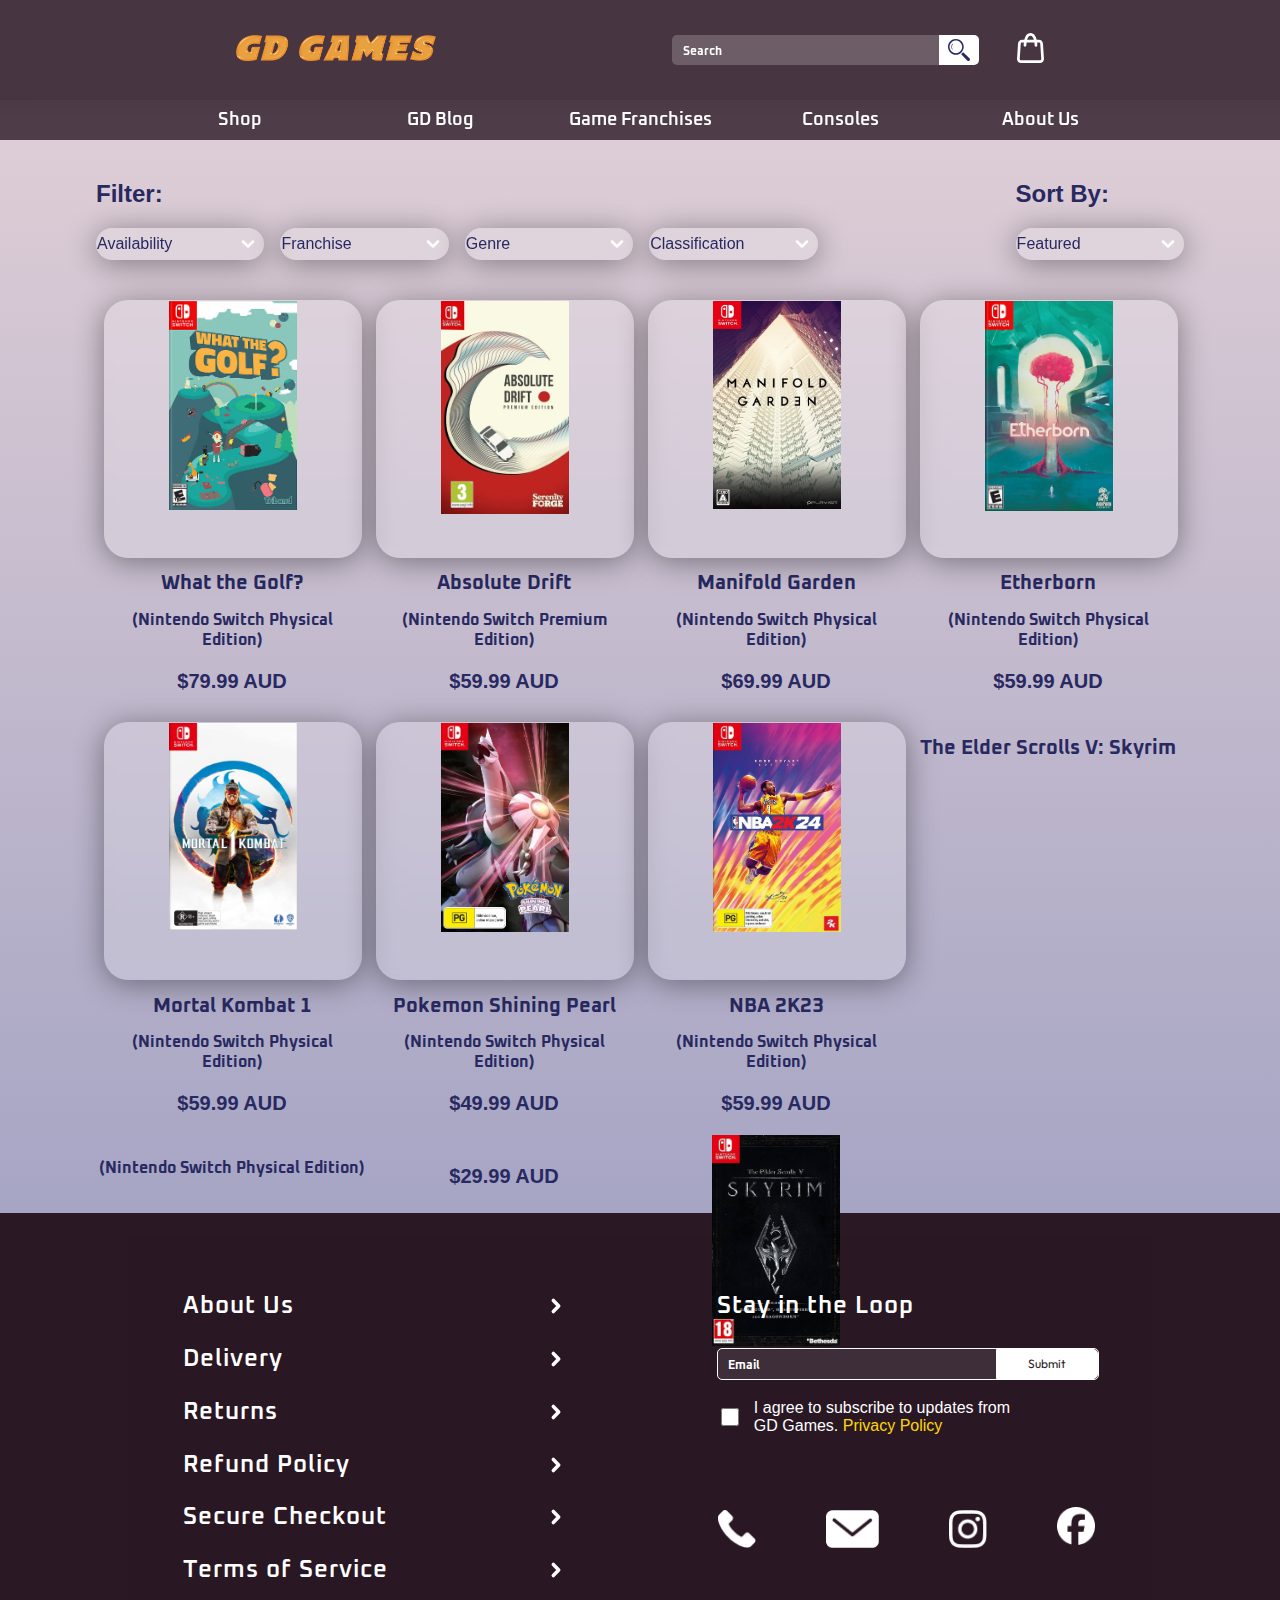
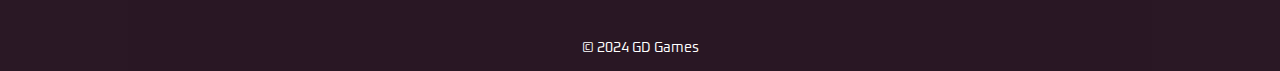
==== browse.html @ 3b0769a5 "fixed logic and styling of navigation bar" ====
<!DOCTYPE html>
<html lang="en">
<html>
    <head>
        <meta charset="utf-8">
        <meta name="viewport" content="width=device-width, initial-scale=1.0">
        <meta name="description" content="Browsing page of GD Games">
        <meta name="author" content="Victoria Lyngaae and Arvind De Silva">

        <title>Browse Games</title>
        <link rel="icon" type="image/x-icon" href="logo/GD-Games-Favicon.png">

        <link rel="stylesheet" href="css/frame.css">
        <link rel="stylesheet" href="css/layout.css">
        <link rel="stylesheet" href="css/utility.css">
        <link rel="stylesheet" href="css/typography.css">
        <link rel="stylesheet" href="css/color.css">

    </head>

    <body>

        <header>
            <section class="flex-row"> 
                <img id="menu-btn" class="icon menu" src="icons/menu-icon.svg" alt="hamburger menu icon"> 
                <a href="index.html"><img class="company-logo clickable" src="logo/GD-Games-Logo.png" alt="GD Games"></a>
                <div class="flex-row header-controls">
                    <div id="search-bar" class="flex-row">
                        <input class="oxanium-font" type="text" name="search" placeholder="Search" required>
                        <div class="search-submit" onclick="searchIconClicked();">
                            <picture>
                                <source media="(min-width:580px)" srcset="icons/search-dark.svg">
                                <img class="icon search clickable" src="icons/search-light.svg" alt="search icon"> 
                            </picture>
                            <button class="oxanium-font" type="button">Go</button> 
                        </div>
                    </div>                
                    <a href="cart.html"><img class="icon bag clickable" src="icons/shopping-bag.svg" alt="shopping cart icon"></a> 
                </div>
            </section>
            <nav>
                <a class="oxanium-font clickable" href="browse.html">Shop</a>

                <a class="oxanium-font">GD Blog</a>

                <div class="dropdown">
                    <a class="oxanium-font">Game Franchises</a>
                    <div class="dropdown-content">
                        <a class="oxanium-font">Animal Crossing</a>
                        <a class="oxanium-font">Call of Duty</a>
                        <a class="oxanium-font">Final Fantasy</a>
                        <a class="oxanium-font">Grand Theft Auto</a>
                        <a class="oxanium-font">Halo</a>
                        <a class="oxanium-font">Pokémon</a>
                        <a class="oxanium-font">Super Mario</a>
                        <a class="oxanium-font">Legend of Zelda</a>
                    </div>
                </div>

                <div class="dropdown">
                    <a class="oxanium-font">Consoles</a>
                    <div class="dropdown-content">
                        <a class="oxanium-font">Atari</a>
                        <a class="oxanium-font">Dreamcast</a>
                        <a class="oxanium-font">PC / Mac Gaming</a>
                        <a class="oxanium-font">PlayStation 3</a>
                        <a class="oxanium-font">PlayStation 4</a>
                        <a class="oxanium-font">PlayStation 5</a>
                        <a class="oxanium-font clickable" href="browse.html">Nintendo Switch</a>
                        <a class="oxanium-font">Xbox</a>
                        <a class="oxanium-font">All Collections</a>
                    </div>
                </div>
                
                <a class="oxanium-font">About Us</a>
            </nav>
            
        </header>

        <main>
            <section class="wide-center">
                <div id="filter-desktop" class="flex-row">
                    <div class="flex-col">
                        <h2 class="product-tag">Filter:</h2>
                        <div class="flex-row">
                            <div class="tile-bg flex-row space-content filter">
                                Availability
                                <img class="icon" src="../icons/caret-down.svg" alt="arrow facing downwards"> 
                            </div>
                            <div class="tile-bg flex-row space-content filter">
                                Franchise
                                <img class="icon" src="../icons/caret-down.svg" alt="arrow facing downwards"> 
                            </div>
                            <div class="tile-bg flex-row space-content filter">
                                Genre
                                <img class="icon" src="../icons/caret-down.svg" alt="arrow facing downwards"> 
                            </div>
                            <div class="tile-bg flex-row space-content filter">
                                Classification
                                <img class="icon" src="../icons/caret-down.svg" alt="arrow facing downwards"> 
                            </div>
                        </div>
                    </div>
                    <div class="flex-col">
                        <h2 class="product-tag">Sort By:</h2>
                        <div class="tile-bg flex-row space-content filter">
                            Featured
                            <img class="icon" src="../icons/caret-down.svg" alt="arrow facing downwards"> 
                        </div>
                    </div>
                </div>

                <div id="filter-mobile" class="flex-row tile-bg">
                    <h2 class="product-tag">Filter and sort:</h2>
                    <img class="icon" src="../icons/sort-filter.svg" alt="arrow facing downwards"> 
                </div>
            </section>

            <section class="wide-center grid products">
                <a href="product-one.html"><div>
                    <div class="tile-bg clickable">
                        <picture>
                            <img src="../images/products/what-the-golf.png" class="image" width="50%" alt="cover of What the Golf?">
                        </picture>
                    </div>
                    <h1 class="title clickable">What the Golf?</h1>
                    <h2 class="subtitle clickable">(Nintendo Switch Physical Edition)</h2>
                    <h3 class="price clickable">$79.99 AUD</h3>
                </div></a>       
            
                <a href="product-two.html"><div>
                    <div class="tile-bg clickable">
                        <picture>
                            <img src="../images/products/absolute-drift.png" class="image" width="50%" alt="cover of Absolute Drift">
                        </picture>
                    </div>
                    <h1 class="title clickable">Absolute Drift</h1>
                    <h2 class="subtitle clickable">(Nintendo Switch Premium Edition)</h2>
                    <h3 class="price clickable">$59.99 AUD</h3>
                </div></a>  
            
                <div>
                    <div class="tile-bg">
                        <picture>
                            <img src="../images/products/manifold-garden.png" class="image" width="50%" alt="cover of Manifold Garden">
                        </picture>
                    </div>
                    <h1 class="title">Manifold Garden</h1>
                    <h2 class="subtitle">(Nintendo Switch Physical Edition)</h2>
                    <h3 class="price">$69.99 AUD</h3>
                </div>  

                <div>
                    <div class="tile-bg">
                        <picture>
                            <img src="../images/products/etherborn.png" class="image" width="50%" alt="cover of Etherborn">
                        </picture>
                    </div>
                    <h1 class="title">Etherborn</h1>
                    <h2 class="subtitle">(Nintendo Switch Physical Edition)</h2>
                    <h3 class="price">$59.99 AUD</h3>
                </div>          
            
                <div>
                    <div class="tile-bg">
                        <picture>
                            <img src="../images/products/mortal-kombat.png" class="image" width="50%" alt="cover of Mortal Kombat 1">
                        </picture>
                    </div>
                    <h1 class="title">Mortal Kombat 1</h1>
                    <h2 class="subtitle">(Nintendo Switch Physical Edition)</h2>
                    <h3 class="price">$59.99 AUD</h3>
                </div>  
            
                <div>
                    <div class="tile-bg">
                        <picture>
                            <img src="../images/products/pokemon-shining-pearl.png" class="image" width="50%" alt="cover of Pokemon Shining Pearl">
                        </picture>
                    </div>
                    <h1 class="title">Pokemon Shining Pearl</h1>
                    <h2 class="subtitle">(Nintendo Switch Physical Edition)</h2>
                    <h3 class="price">$49.99 AUD</h3>
                </div>
                
                <div>
                    <div class="tile-bg">
                        <picture>
                            <img src="../images/products/nba-2k.jpg" class="image" width="50%" alt="cover of Pokemon Shining Pearl">
                        </picture>
                    </div>
                    <h1 class="title">NBA 2K23</h1>
                    <h2 class="subtitle">(Nintendo Switch Physical Edition)</h2>
                    <h3 class="price">$59.99 AUD</h3>
                        <picture>
                            <img src="../images/products/elder-scrolls.jpg" class="image" width="50%" alt="cover of Pokemon Shining Pearl">
                        </picture>
                    </div>
                    <h1 class="title">The Elder Scrolls V: Skyrim</h1>
                    <h2 class="subtitle">(Nintendo Switch Physical Edition)</h2>
                    <h3 class="price">$29.99 AUD</h3>
                </div>
            </section>
            <br>
        </main>
        
        <footer>
            <section class="footer-nav">
                <div>
                    <a class="oxanium-font">About Us</a>
                    <img class="icon" src="icons/caret-right.svg" alt="arrow facing right"> 
                </div>
                <div>
                    <a class="oxanium-font">Delivery</a>
                    <img class="icon" src="icons/caret-right.svg" alt="arrow facing right"> 
                </div>
                <div>
                    <a class="oxanium-font">Returns</a>
                    <img class="icon" src="icons/caret-right.svg" alt="arrow facing right"> 
                </div>
                <div>
                    <a class="oxanium-font">Refund Policy</a>
                    <img class="icon" src="icons/caret-right.svg" alt="arrow facing right"> 
                </div>
                <div>
                    <a class="oxanium-font">Secure Checkout</a>
                    <img class="icon" src="icons/caret-right.svg" alt="arrow facing right"> 
                </div>
                <div>
                    <a class="oxanium-font">Terms of Service</a>
                    <img class="icon" src="icons/caret-right.svg" alt="arrow facing right"> 
                </div>
            </section>
            
            <section>
                <div class="newsletter">
                    <p class="oxanium-font">Stay in the Loop</p>
                    <div class="email-input flex-row">
                        <input class="oxanium-font" type="text" name="email" placeholder="Email">
                        <button id="email-submit" type="button" class="outfit-font">Submit</button>
                    </div>
                    <div class="privacy-policy flex-row">
                        <input type="checkbox" id="privacy" name="privacy">
                        <label class="sudo-var-font" for="privacy"> I agree to subscribe to updates from GD&nbspGames. <a href="#">Privacy&nbspPolicy</a></label>    
                    </div>
                </div>
                
                <div class="socials flex-row">
                    <img class="icon" src="icons/phone.png" alt="arrow facing right">
                    <img class="icon" src="icons/mail.png" alt="arrow facing right">
                    <img class="icon" src="icons/instagram.png" alt="arrow facing right">
                    <a href="https://www.facebook.com/gooddealsgames/"><img class="icon clickable" src="icons/facebook.png" alt="arrow facing right"></a>
                </div>
            </section>

            <section>
                <div class="attribution">
                    <p class="oxanium-font">© 2024 GD Games</p>
                </div>
            </section>
            
        </footer>

        <script src="js/frame.js"></script>
    </body>
</html>
---- css/frame.css ----
:root {
    --mobile-header-height: 80px;
    --desktop-header-height: 100px;
    --desktop-nav-height: 40px;

    --nav-num-elems: 5;
}   

body{
    margin: 0;
    background-color: rgba(var(--frame-col), 1);
}


/* PAGE HEADER */
.company-logo{
    height: calc(var(--mobile-header-height)/3)
}

header{
    position: fixed;
    top: 0;
    z-index: 2;
}

header ::placeholder{
    color: white !important;
}

header > section{
    width: 100vw;
    height: var(--mobile-header-height);
    justify-content: space-evenly;
    background-color: rgba(var(--frame-col), 0.6);
    backdrop-filter: blur(10px);
}

.icon.menu, header .icon.search{
    width: auto;
    height: 30px;
}
.icon.bag{
    width: auto;
    height: 30px;
}

.header-controls{
    gap: 3vw;
}

#search-bar{
    display: flex;
    flex-direction: column-reverse;
    width: 30px;
    right: 0;
}


#search-bar button{
    position: absolute;
    right: 0;
    top: calc(var(--mobile-header-height) + 12px);
    width: 15vw;
    right: 5vw;
    height: 30px;
    border: none;
    border-radius: 0 5px 5px 0;
    outline-color: white;
    outline-style: solid;
    padding: 0;
    color: rgba(var(--frame-col));

    outline-width: 1px;
    height: 30px;
    opacity: 0;
    transition: opacity 0.2s;
    
}
#search-bar input{
    position: absolute;
    top: calc(var(--mobile-header-height) + 12px);
    width: 75vw;
    left: 5vw;
    padding: 0;
    outline: none;
    border: none;
    background-color: rgba(var(--frame-col), 0.8);
    border-radius: 5px 0 0 5px;
    text-indent: 0.7em;
    outline-color: white;
    outline-style: solid;

    height: 30px;
    outline-width: 1px;
    opacity: 0;
    transition: opacity 0.2s;
}
#search-bar input.open, #search-bar button.open{
    opacity: 1 !important;
}


#search-bar :focus{
    background-color: rgba(var(--frame-col), 0.9);
}

.company-name{
    text-wrap: nowrap; 
}


nav{
    position: fixed;
    left: -50vw;
    width: 50vw;
    height: calc(100vh - var(--mobile-header-height));
    color: rgb(var(--accent-col));

    background-color: rgba(255, 255, 255, 0.3);
    backdrop-filter: blur(10px);
    transition: left 0.7s;
}
nav a{
    display: block;
    white-space: nowrap;
    font-size: 1.1em;
}
nav > a,
nav > div > a:first-child{
    width: 40vw;
    margin: 1em auto 1em auto;
}
nav.open{
    left: 0;
}
.dropdown-content{
    display: block;
    position: fixed;
    height: calc(100vh - var(--mobile-header-height));
    width: 0;
    left: 50vw;
    bottom: 0;
    transition: width 0.7s;
    background-color: rgba(255, 255, 255, 0.6);
    backdrop-filter: blur(10px);
    color: rgb(var(--frame-col));
    
}
.dropdown-content.open{
    width: 50vw;
}

.dropdown-content a{
    visibility: hidden;
    opacity: 0;
    transition-duration: 0.2s;
    width: 40vw;
    margin: 1em auto 1em auto;
}
.dropdown-content a.open{
    visibility: visible;
    opacity: 1;
}



@media (min-width:580px) {  
    header{
        display: block;
    }
    .header-background{
        height: var(--desktop-header-height);
    }
    header > section{
        height: var(--desktop-header-height);
    }
    nav{
        width: 100vw;
        display: flex;
        justify-content: center;
        color: white;
        left: 0;
        height: var(--desktop-nav-height);
        background-color: rgba(var(--frame-col), 0.5);
        line-height: var(--desktop-nav-height);
        font-weight: 600;
    }
    nav a{
        display: block;
        position: relative;
        text-align: center;
        margin: 0 !important;
        z-index: 9;
    }
    nav > a{
        height: 100%;
    }


    .dropdown-content{
        height: 0;
        visibility: hidden;
        display: none;
        width: calc(100vw/var(--nav-num-elems));
        top: calc(var(--desktop-nav-height));
        left: auto;
        transition: height 0.3s;

        
    }
    .dropdown-content.open{
        display: block;
        visibility: visible;

    }
    .dropdown-content a{
        width: auto;
        transition-duration: 1s;
    }

    .icon.menu{
        display: none;
    }
    #search-bar{
        background-color: rgba(255, 255, 255, 0.2);
        height: 30px;
        align-items: center;
        border-radius: 5px;
        display: flex;
        flex-direction: row;
        width: auto;        
    }
    
    #search-bar input{
        position: relative;
        display: none;
        height: 28px;
        border: 0px;
        width: 20vw;
        border-radius: 5px 0 0 5px;
        background-color: rgba(0, 0, 0, 0);
        padding: 3px 0 0 0;
        color: white;
        outline: none;
        opacity: 1;
        left: auto;
        top: auto;    
        text-indent: 0;
    }

    .header-controls{
        gap: 3vw;
    }
    #search-bar input{
        display: block;
        padding-left: 0.8em;
    }
    #search-bar div{
        background-color: white;
        border-radius: 0 5px 5px 0;
        width: 40px;
    }
    #search-bar :focus{
        background-color: rgba(255, 255, 255, 0.2);
    }
    #search-bar button{
        display: none;
    }
    .icon.search{
        width: 22px !important;
        height: auto;
        margin: 0 auto;
        display: block;
    }



}


/* PAGE CONTENT */
main::before{
    content:"";
    position: absolute;
    width: 100%;
    background-color: rgba(var(--frame-col), 0.6);
    
    height: var(--mobile-header-height);
    top: 0;

}
main{
    background: linear-gradient(rgb(var(--gradient-pink)), rgb(var(--gradient-purple)));
    background-repeat: no-repeat;
    min-height: calc(100vh - var(--mobile-header-height)); 
    height: fit-content;
    padding-top: var(--mobile-header-height);


}


@media (min-width:580px) { 
    main::before{
        content:"";
        height: calc(var(--desktop-header-height) + var(--desktop-nav-height));
    }
    main{
        min-height: calc(100vh - var(--desktop-header-height)); 
        
    }
    main > section:first-of-type{
        margin-top: calc(var(--desktop-nav-height) * 1.5);
    }
}

/* PAGE FOOTER */
footer{
    color: white;
    background-color: rgba(var(--frame-col), 0.6);
    display: flex;
    flex-direction: column;
    margin-top: 1em;
    font-size: 16px;
    font-weight: 600;
}

footer ::placeholder{
    color: white !important;
}

footer > section{
    margin-inline: auto;
    width: 75vw;
    padding-top: 3em;
}
.footer-nav{
    display: flex;
    flex-direction: column;
    padding-top: 1.2em;
    letter-spacing: 1px;
}
.footer-nav > div{
    display: flex;
    margin-inline: auto;
    align-items: center;
    justify-content: space-between;
    width: inherit;
    height: 2.75em;
    max-width: inherit;
}
.footer-nav a{
    display: block;
}
footer .icon {
    width: auto;
    height: 20px;
}



.newsletter {
    margin-bottom: 3em;
}
.newsletter > p{
    margin-bottom: 1.2em;
    letter-spacing: 1px;
    margin: 0 0 15px 0;
}
.newsletter .email-input{
    align-items: center;
    border-radius: 5px;
    background-color: rgba(255, 255, 255, 0.1);
    justify-content: space-between;
    width: 75vw;
    margin-bottom: 0.8em;
    
    height: 30px;
    line-height: 30px;
    border: solid 1px white;
}
.newsletter .email-input input{
    height: 30px;
    border: none;
    padding: 3px 0 0 0;
    width: 55vw;
    border-radius: 5px;
    background-color: rgba(0, 0, 0, 0);
    text-indent: 10px;
    color: white;
    outline: none;
}
.newsletter .email-input :focus{
    background-color: rgba(255, 255, 255, 0.2);
}
#email-submit{
    background-color: white;
    width: 20vw;
    text-align: center;
    font-size: 12px;
    font-weight: 400;
    color: rgb(var(--frame-col));
    border-radius: 0 5px 5px 0;
    height: 30px;
	border: solid 1px white;
	cursor: pointer;
    padding: 0;
}


.privacy-policy{
    gap: 0.5em;
}
.privacy-policy input{
    width: 20px;
    height: 20px;
}
.privacy-policy label{
    font-size: 12px;
    font-weight: 400;
    display: block;
    text-align: left;
    width: fit-content;

}
.privacy-policy a{
    color: gold;
}

.socials{
    justify-content: center;
    gap: 2.8em;
}
.socials img{
    height: 28px;
    width: auto;
}

.attribution{
    font-weight: 400;
    font-size: 10px;
    text-align: center;
}

@media (min-width:580px) { 
    footer{
        flex-direction: row;
        flex-wrap: wrap;
        font-size: 24px;
        justify-content: center;
        column-gap: 12vw;
        margin-inline: auto;
        width: 80vw;
        max-width: 1200px;
        padding-top: 1.8em;
    }
    footer > section{
        width: 35vw;
        max-width: 380px;
        margin: 0;
        padding-top: 0 !important;
    }
    .footer-nav div{
        height: 2.2em;
    }

    .newsletter {
        margin-bottom: 3em;
    }
    .newsletter p{
        line-height: 2.2em;
    }
    .newsletter .email-input{
        width: 35vw;
        max-width: 380px;
    }
    .privacy-policy label{
        font-size: 16px;
    }

    .socials{
        justify-content: space-around;
    }
    .socials img{
        height: 38px;
        width: auto;
    }

    .attribution{
        padding-top: 2em;
        font-size: 14px;
    }


}
---- css/layout.css ----
.wide-center {
    width: 90vw;
    margin-inline: auto;
}
@media (min-width:580px) {
    .wide-center {
        width: 85vw;
    }
}

.center-text{
    text-align: center;
}

#landing-art{
    height: calc(100vh - var(--mobile-header-height));
    max-height: calc(100vh - var(--mobile-header-height));
}
#landing-art div:first-of-type{
    margin-top: 12em;
}
#landing-art h1:last-of-type{
    position: absolute;
    margin-top: 100vw;
    width: 90vw;
}
.layer-imgs{
    height: 90vw;
}
.layer-imgs img{
    width: auto;
    height: 90vw;
    display: block;
    position: absolute;
}

@media (min-width:580px) { 
    #landing-art{
        height: calc((100vh - var(--desktop-header-height) - var(--desktop-nav-height)));
        max-height: calc(100vh - var(--desktop-header-height) - var(--desktop-nav-height));
        display: flex;
        flex-direction: column;
        justify-content: center;
        width: 80vw;
    }
    #landing-art div:first-of-type{
        margin-top: 0;
        display: flex;
        flex-direction: column;
        position: absolute;
        justify-content: center;
        height: calc(100vh - var(--desktop-header-height) - var(--desktop-nav-height));
        max-height: calc(100vh - var(--desktop-header-height) - var(--desktop-nav-height));
    }
    
    #landing-art h1:first-of-type{
        margin: 0;
        position: relative;
    }
    #landing-art h1:last-of-type{
        margin: 0;
        position: relative;
    }

    .layer-imgs{
        height: 40vw;
        position: relative;
        

    }
    .layer-imgs img{
        height: 40vw;
        right: 0;
    }
}


.flex-row{
    display: flex;
    flex-direction: row;
    align-items: center;
}

.flex-col{
    display: flex;
    flex-direction: column;
    align-items: center;
}

@media (min-width: 580px){
    .two-col{
        display: flex;
        flex-direction: row;
        align-items: center;
        height: calc((100vh - var(--desktop-header-height) - var(--desktop-nav-height)));
        justify-content: center;
    }
    .two-col > section{
        width: 40vw;
        margin-inline: 0;
    }
    .two-col img {
        width: 40vw;
    }

    .two-col-slide{
        display: flex;
        flex-direction: row;
        align-items: center;
        justify-content: center;
        gap: 10vw;
        align-items: stretch;
    }
    .two-col-slide > section{
        width: 35vw;
        max-width: 500px;
        margin: 0;
    } 
    .two-col-slide > section:last-of-type{
        width: 27.5vw;
        margin-top: calc(var(--desktop-nav-height) * 1.5);
        height: auto;
    } 
    .two-col-slide > section:last-of-type > div {
        position: sticky;
        top: calc(
            var(--desktop-nav-height) + 
            var(--desktop-nav-height) + 
            (var(--desktop-nav-height) * 1.5) + 
            20px);
    }
}

.carousel{
    display: flex;
    overflow-x: hidden;
    gap: 30vw;
}
.carousel > .product-card:first-child{
    margin-left: 15vw;
}

.carousel > .product-card:last-child{
    margin-right: 15vw;
}

.carousel-toggle{
    transform: translateY(-50vw);
    z-index: -1;
}

.carousel-toggle {
    z-index: 3;
}

.carousel-toggle .left{
    transform: rotate(0.5turn);
    margin-left: 3.5vw;
}
.carousel-toggle .right{
    margin-right: 3.5vw;
}


.product-card{
    flex: 0 0 auto;
    width: 70vw;
    text-align: center;
    transition: transform 0.3s ease;
}

.product-card img {
    width: 35vw;
    margin: 7em 0 7em 0;
    max-width: 500px;
}

@media (min-width: 580px){
    .carousel-toggle{
        display: none;
    }
    .carousel {
        display: flex;
        flex-direction: row;
        justify-content: space-evenly;
        gap: 1vw;
        height: 35vw;
        overflow: none;
    }
    .carousel .product-card{
        width: 25vw;
        height: 25vw;
    }
    .product-card img {
        width: 10vw;
    }
}

.product-view .tile-bg{
    justify-content: center;
    height: 90vw;
}
.product-view .overlap {
    width: 45vw;
}

@media (min-width: 580px){
    .product-view{
        display: flex;
        flex-direction: row;

    }
    .product-view .tile-bg{
        height: 40vw;
        width: 40vw;
    }
    .product-view .overlap {
        width: 20vw;
    }
    .product-view > div:last-child{
        margin-inline: auto;
    }
    .bold-button{
        width: 30vw;
    }
}


.product-card .title,
.product-card .subtitle,
.product-card .price {
    margin: 0.2rem 0;
    text-align: left;
}

.tile-bg{
    background: rgba(255, 255, 255, 0.2);
    border-radius: 24px;
    box-shadow: 0 4px 30px rgba(0, 0, 0, 0.4);
    backdrop-filter: blur(5px);
    -webkit-backdrop-filter: blur(5px);
    border: 1px solid rgba(255, 255, 255, 0);
}

.white-tile-bg{
    background: rgba(255, 255, 255, 0.2);
    border-radius: 24px;
    box-shadow: 0 4px 30px rgba(0, 0, 0, 0.4);
    backdrop-filter: blur(5px);
    -webkit-backdrop-filter: blur(5px);
    border: solid 2px white;
}

.white-tile-bg-mobile{
    background: rgba(255, 255, 255, 0.2);
    border-radius: 24px;
    box-shadow: 0 4px 30px rgba(0, 0, 0, 0.4);
    backdrop-filter: blur(5px);
    -webkit-backdrop-filter: blur(5px);
    border: solid 2px white;
}


@media (min-width: 580px){
    .tile-bg-desktop{
        background: rgba(255, 255, 255, 0.2);
        border-radius: 24px;
        box-shadow: 0 4px 30px rgba(0, 0, 0, 0.4);
        backdrop-filter: blur(5px);
        -webkit-backdrop-filter: blur(5px);
        border: 1px solid rgba(255, 255, 255, 0);
    }
    .white-tile-bg-mobile{
        background :none;
        box-shadow: none;
        border: none;
    }
}


.featured{
    display: grid;
    justify-items: center;
    grid-template-columns: 1fr 1fr;
}

.featured img{
    width: 40vw;
}
.featured .tile-bg{
    height: 40vw;
    justify-content: center;
}

@media (min-width:580px) { 
    .featured{
        grid-template-columns: 1fr 1fr 1fr 1fr;
        width: 70vw;
        margin-inline: auto;
    }
    .featured img{
        width: 15vw;
    }
    .featured .tile-bg{
        height: 15vw;
    }
}

.blog-post{
    width: 90vw;
    height: 150px;
    justify-content: space-between;
    margin-bottom: 5em;
}
.blog-post img{
    border-radius: inherit;
    width: 50vw;
    height: 150px;
    object-fit: cover;

}
.blog-post > div{
    width: 35vw;
}
@media (min-width:580px) { 
    .blog-post{
        height: 200px;
        width: 45vw;
    }
    .blog-post > div{
        width: 20vw;
        margin-right: 2.5vw;
    }
    .blog-post img{
        width: 20vw;
        height: 200px;
    }
}

.reviews{
    display: flex;
    flex-direction: column;
    justify-content: space-around;
    width: 85vw;
    margin-inline: auto;
}
.reviews > div {
    display: flex;
    flex-direction: row;
    
}
.reviews img{
    width: 25vw;
    margin-inline: 5vw;
}

@media (min-width:580px) { 
    .reviews{
        flex-direction: row;
        width: 70vw;
    }
    .reviews > div {
        flex-direction: column;
        width: 20vw;
        
    }
    .reviews img{
        width: 20vw;
    }
}

 
.icon{
    width: 30px;
}

#filter-desktop{
    display: none;
}

#filter-mobile{
    justify-content: space-between;
    margin-top: 5em;
    margin-bottom: 5em;
}

@media (min-width:580px) { 
    #filter-desktop{
        display: inline-flex;
        justify-content: space-between;
        margin-top: 5em;
        margin-bottom: 10em;
        width: 100%;
    }
    #filter-desktop .tile-bg{
       width: 13vw;
    }
    #filter-desktop h2{
        text-align: left;
        width: 100%;
    }
    #filter-desktop .flex-col > .flex-row{
        gap: 4em;
    }
    
    #filter-mobile{
        display: none;
    }
}

.space-content{
    justify-content: space-between;
}

.products{
    justify-content: space-between;
    flex-wrap: wrap;
    text-align: center;
}
.products.grid{
    display: grid;
    justify-items: center;
    grid-template-columns: 1fr 1fr;
}
.products div{
    height: 80vw;
    width: 40vw;
}
.products div > div{
    height: 40vw;
    width: 40vw;
}

.products img{
    width: 20vw;
}
@media (min-width:580px){
    .products.grid{
        grid-template-columns: 1fr 1fr 1fr 1fr ;
    }
    .products div {
        height: 33vw;
        width: 20vw;
    }
    .products div > div{
        width: 20vw;
        height: 20vw;
    }
    .products img{
        width: 10vw;
    }
}


.cart-product{
    position: relative;
    padding: 1em;
    margin-bottom: 1em;
    z-index: 1;
    height: 40em;
    justify-content: center;
    gap: 7vw;
}
.cart-product > div{
    width: 50vw;
    height: 50%;
}
.cart-product img{
    width: 20vw;
    border-radius: 6px;
}

.cart-product h2, .cart-product h3{
    margin: 0;
}

.cart-summary > div{
    width: 85vw;
}
.cart-summary > .bold-button{
    width: 85vw;
}

@media (min-width:580px){
    .cart-product{
        width: 70vw;
        max-width: 1000px;
        height: 75em;
        margin-inline: auto;
    }
    .cart-product img{
        width: 160px;
        margin-left: 3vw;
    }
    .cart-product > div{
        display: flex;
        flex-direction: row;
        width: 45vw;
        justify-content: space-between;
    }
    .cart-product h2{
        width: 100%;
    }
    .cart-product > div > div:first-of-type {
        justify-content: center;
    }
    .cart-product > div > div:last-of-type{
        gap: 4vw;
        margin-right: 3vw;
    }

    .two-col-slide > section:last-of-type .cart-product{
        height: fit-content;
        width: 95%;
        padding: 0 !important;
        justify-content: center;
        gap: 10%;
    }
    .two-col-slide > section:last-of-type .cart-product > div{
        width: 55%;
        flex-direction: column;
    }
    .cart-product > div > div:last-of-type{
        justify-content: space-between;
        margin-right: 0;
    }
    .two-col-slide > section:last-of-type .cart-product img{
        width: 18%;
        margin: 3em 0 3em 0;
    }
    .two-col-slide > section:last-of-type .split-input{
        width: 95%;
        margin-inline: auto;
    }
    .two-col-slide .bold-button{
        width: 100%;
    }



    .cart-summary{
        width: 70vw;
        display: flex;
        flex-direction: column;
        align-items: flex-end;
    }
    .cart-summary .white-tile-bg-mobile{
        width: 30vw;
        
    }
    .cart-summary > .bold-button{
        width: 30vw;
        
    }    
}

.small-inline-sp{
    padding-inline: 2em;
}
.med-inline-sp{
    padding-inline: 4em;
}

.med-inline-margin{
    margin-inline: auto;
    width: 90%;
}
.large-inline-margin{
    margin-inline: auto;
    width: 75%;
}

.med-bot-margin{
    margin-bottom: 20px;
}

.cost-divider{
    width: 85%
}

.bold-button{
    height: 2em;
    border-radius: 12px;
    margin-block: 1em;
    color: white;
    background-color: rgb(var(--accent-col));
    border: none;
}

.bg-img{
    z-index: 0;
    position: absolute;
    scale: 0.75;
    margin-top: 8px;
}

.express-checkout {
    flex-wrap: wrap;
    justify-content: space-between;
}
.express-checkout button {
    display: flex;
    justify-content: center;
    align-items: center;
    height: 50px;
    border: none;
    border-radius: 4px;
}
.express-checkout img {
    height: 20px;
}
.express-checkout button{
    border-radius: 4px;
}
.express-checkout button:nth-child(1){
    width: 100%;
}
.express-checkout button:nth-child(2), .express-checkout button:nth-child(3){
    width: 49%;
    margin-top: 5px;
}

form ::placeholder{
    color: black;
}
.icon.card{
    height: 25px;
    border-radius: 6px;
    border: solid white 1px;
    background-color: white;
}
.icon.status{
    width: 18px;
    margin-right: 10px;
}


form.payment input[type=text], form.payment select{
    width: 85vw;
    margin: 10px 0 0 0 !important;
    padding: 0 !important;
    height: 30px;
}
form.payment input[type=text]{
    text-indent: 0.5em;
}

form.payment input[type=radio], form.payment input[type=radio] + label{
    height: 40px;
    line-height: 30px;
    vertical-align: middle;
}
form.payment select{
    text-indent: 0.25em;  
    -webkit-appearance: none;
    -moz-appearance: none;
    text-overflow: ''; 
}
form.payment input[type=checkbox], form.payment input[type=checkbox] + label{
    margin-bottom: 20px;
}

@media (min-width: 580px){
    form.payment input[type=text], form.payment select{
        width: 35vw;
        max-width: 500px;
    }
}



#payment-divider{
    text-align: center;
    display: flex;
    flex-direction: column;
    align-items: center;
    margin-top: 30px;
    margin-bottom: 30px;
    justify-content: center;
}
#payment-divider span{
    backdrop-filter: blur(100px);
    padding-inline: 1em;

}
#payment-divider hr{
    color: rgb(var(--accent-col));
    width: 80%;
    position: absolute;
}

@media (min-width: 580px){
    #payment-divider hr{
        width: 30vw;
    }
}

.split-input{
    height: 35px;
    border-radius: 10px;
    margin-bottom: 1em;
}
.split-input input::placeholder{
    color: black;
}
.split-input input{
    height: inherit;
    border-radius: inherit;
}
.split-input :nth-child(1){
    width: 70%;
    background-color: rgba(255, 255, 255, 0);
    border: none;
    text-indent: 1em;
}
.split-input :nth-child(2){
    width: 30%;
    height: inherit;
    background-color: rgba(var(--accent-col), 0.5);
    border: none;
    border-radius: inherit;
    color: white;
}   

.info-field{
    height: 30px;
    text-indent: 1em;
}


.zoom-container {
    display: grid;
    grid-template-columns: 1fr;
}
.zoom-container .zoom {
    background-position: 50% 50%;
    height: 100%;
    width: 100%;
    cursor: zoom-in;
    background-size: cover; 
    background-repeat: no-repeat; 
    transition: background-size 0.25s;
}
.zoom-container .overlap {
    grid-row-start: 1;
    grid-column-start: 1;
}
.static {
    height: 100%;
    width: 100%;
    pointer-events: none;
}
---- css/utility.css ----
::placeholder{
    color: white;
    font-size: 12px;
}

input:focus::placeholder {
    color: transparent;
}

.no-transition{
    transition: none !important;
}

.clickable {
    cursor: pointer;
}

.clickable:hover{
    transition: color 0.5s;
    color: #FE6F47;
}

@media (min-width:580px){
    .desktop-hidden{
        visibility: hidden;
    }
}
---- css/typography.css ----
@import url('https://fonts.googleapis.com/css2?family=Oxanium:wght@200..800&display=swap');
@import url('https://fonts.googleapis.com/css2?family=Press+Start+2P&display=swap');
@import url('https://fonts.cdnfonts.com/css/sudo-var');
@import url('https://fonts.googleapis.com/css2?family=Outfit:wght@100..900&display=swap');

.oxanium-font {
    font-family: "Oxanium", sans-serif;
    font-optical-sizing: auto;
    font-style: normal;
}

.sudo-var-font {
    font-family: 'Sudo Var', sans-serif;
    font-optical-sizing: auto;
    font-style: normal;
}

.press-start-2p-regular {
    font-family: "Press Start 2P", system-ui;
    font-weight: 400;
    font-style: normal;
}
  
.outfit-font {
    font-family: "Outfit", sans-serif;
    font-optical-sizing: auto;
    font-style: normal;
}

main {
    color: #282961;
    font-size: 4px;
}

.large-heading {
    font-family: "Press Start 2P", system-ui;
    font-size: 6.5em;
    font-weight: 400;
    font-style: normal;
}

@media (min-width:580px) { 
    .large-heading {
        font-size: 15em;
    }
}

.section-heading {
    font-family: "Press Start 2P", system-ui;
    font-size: 4em;
    font-weight: 400;
    font-style: normal;
    margin-top: 5em;
}

@media (min-width:580px) { 
    .section-heading {
        font-size: 5em;
    }
}

.section-subheading {
    font-family: "Press Start 2P", system-ui;
    font-size: 3em;
    font-weight: 400;
    font-style: normal;
}

@media (min-width:580px) { 
    .section-subheading {
        font-size: 4em;
    }
}

.title {
    font-family: "Oxanium", sans-serif;
    font-size: 4em;
    font-optical-sizing: auto;
    font-style: normal;
}

@media (min-width:580px) { 
    .title {
        font-size: 5em;
    }
}

.subtitle {
    font-family: "Oxanium", sans-serif;
    font-size: 3em;
    font-optical-sizing: auto;
    font-style: normal;
}

@media (min-width:580px) { 
    .subtitle {
        font-size: 4em;
    }
}

.price {
    font-family: 'Sudo Var', sans-serif;
    font-size: 4em;
    font-optical-sizing: auto;
    font-style: normal;
}

@media (min-width:580px) { 
    .price {
        font-size: 5em;
    }
}

.large-title {
    font-family: "Oxanium", sans-serif;
    font-size: 7em;
    font-optical-sizing: auto;
    font-style: normal;
}

@media (min-width:580px) { 
    .large-title {
        font-size: 8em;
    }
}

.large-subtitle {
    font-family: "Oxanium", sans-serif;
    font-size: 6em;
    font-optical-sizing: auto;
    font-style: normal;
}

@media (min-width:580px) { 
    .large-subtitle {
        font-size: 7em;
    }
}

.large-price {
    font-family: 'Sudo Var', sans-serif;
    font-size: 7em;
    font-optical-sizing: auto;
    font-style: normal;
}

@media (min-width:580px) { 
    .large-price {
        font-size: 8em;
    }
}

.bold-button {
    font-family: "Oxanium", sans-serif;
    font-size: 8em;
    font-optical-sizing: auto;
    font-style: normal;
}

.small-button {
    font-family: "Oxanium", sans-serif;
    font-size: 4em;
    font-optical-sizing: auto;
    font-style: normal;
}

.product-tag {
    font-family: 'Sudo Var', sans-serif;
    font-size: 5em;
    font-optical-sizing: auto;
    font-style: normal;
}

@media (min-width:580px) { 
    .product-tag {
        font-size: 6em;
    }
}

.filter {
    font-family: 'Sudo Var', sans-serif;
    font-size: 4em;
    font-optical-sizing: auto;
    font-style: normal;
}

.product-quantity {
    font-family: 'Sudo Var', sans-serif;
    font-size: 4em;
    font-optical-sizing: auto;
    font-style: normal;
}

@media (min-width:580px) { 
    .product-quantity {
        font-size: 5em;
    }
}

.form-input {
    font-family: "Oxanium", sans-serif;
    font-size: 3em;
    font-optical-sizing: auto;
    font-style: normal;
    font-weight: bold;
    opacity: 0.5;
    color: #282961;
}

@media (min-width:580px) { 
    .form-input {
        font-size: 3em;
    }
}

input::placeholder {
    font-family: "Oxanium", sans-serif;
    font-optical-sizing: auto;
    font-style: normal;
    font-weight: bold;
    color: #282961;
}


#landing-art h1:last-of-type{
    text-align: right;    
}

@media (min-width:580px) { 
    #landing-art h1:last-of-type{
        text-align: left;
    }
}

a {
    all: unset;
}
---- css/color.css ----
:root {
    --gradient-pink: 228, 210, 216;
    --gradient-purple: 166, 165, 196;
    --frame-col: 42, 24, 37;
    --nav-slide: 215, 191, 199;
    --accent-col: 40, 41, 97;
}

#shop-pay{
    background-color: #5A31F4;
}
#google-pay{
    background-color: #000000;
}
#paypal-pay{
    background-color: #FFC43A;
}
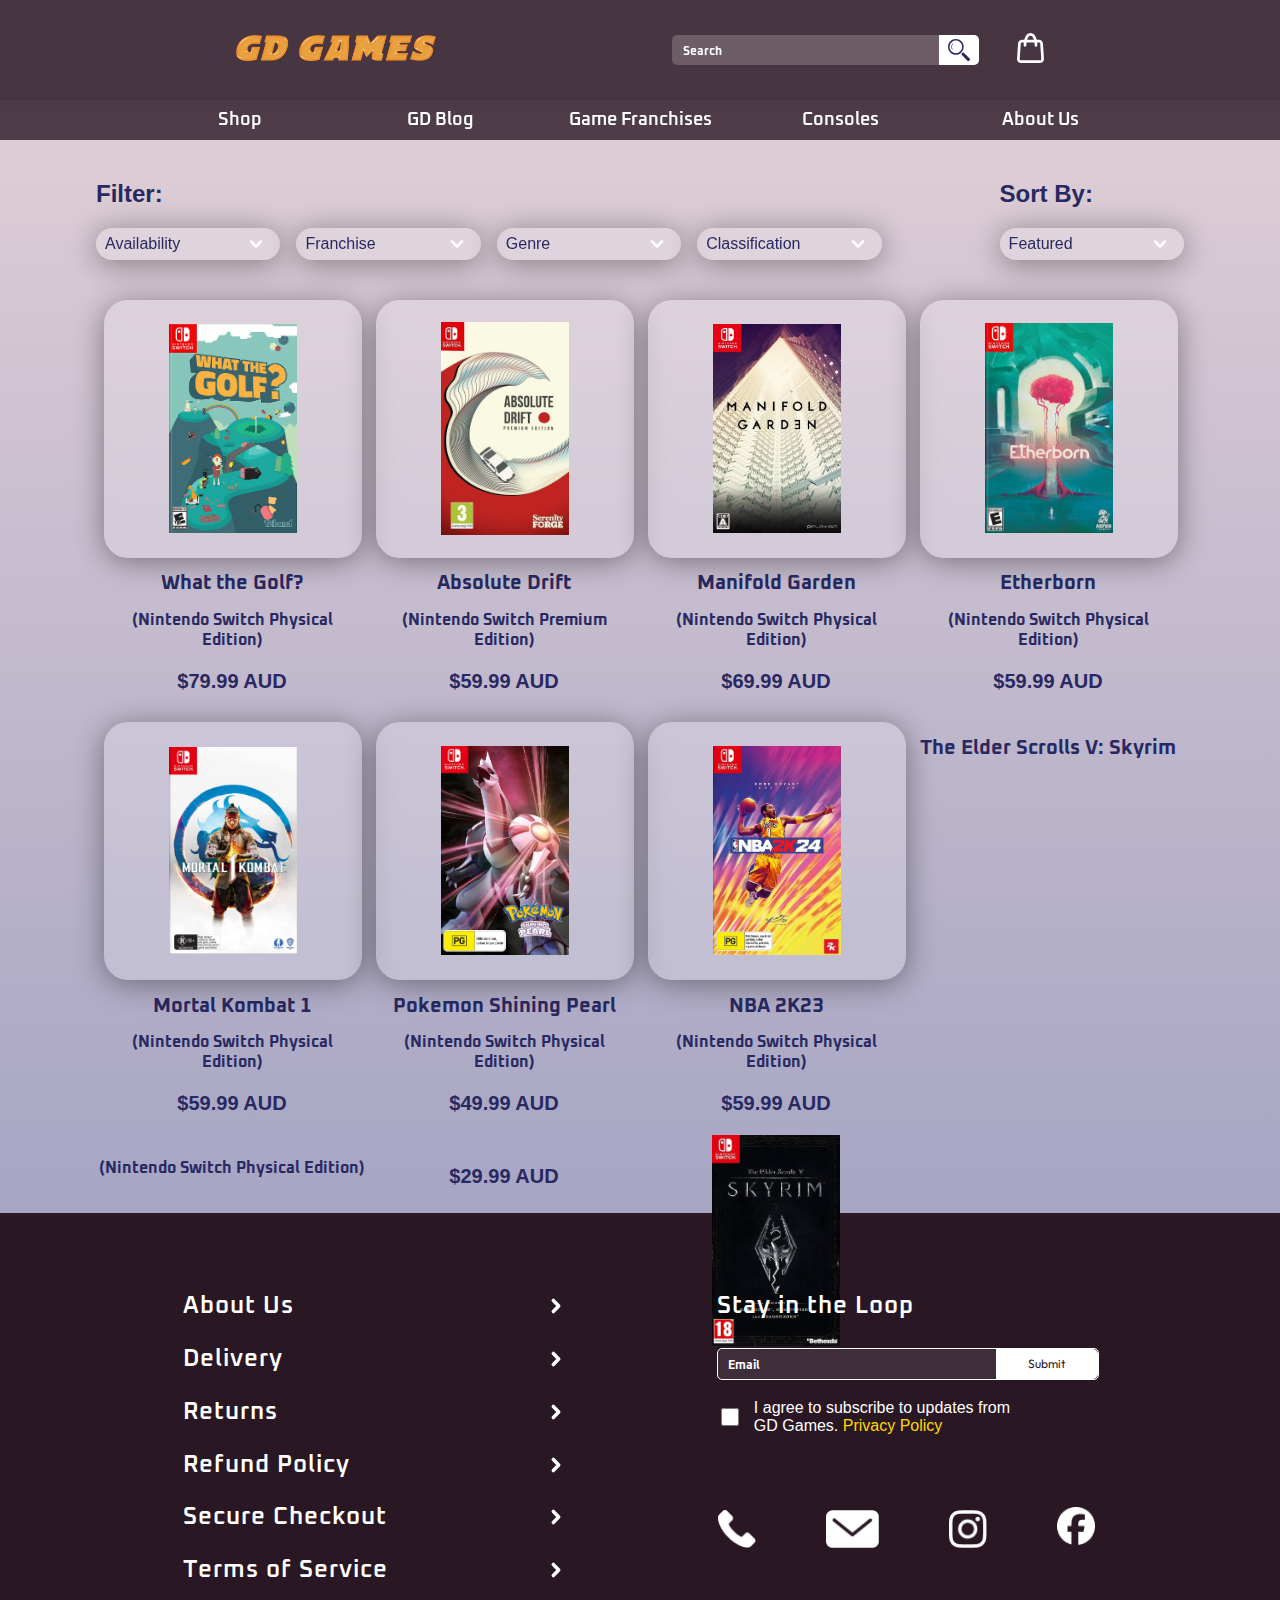
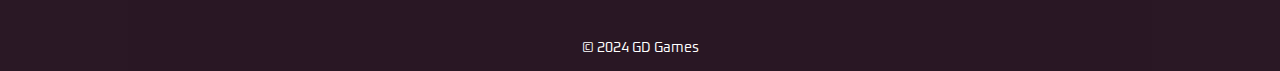
==== commit 58a39b5b: "form validation added to footer" ====
--- a/browse.html
+++ b/browse.html
@@ -233,17 +233,17 @@
             </section>
             
             <section>
-                <div class="newsletter">
+                <form class="newsletter">
                     <p class="oxanium-font">Stay in the Loop</p>
                     <div class="email-input flex-row">
-                        <input class="oxanium-font" type="text" name="email" placeholder="Email">
-                        <button id="email-submit" type="button" class="outfit-font">Submit</button>
+                        <input class="oxanium-font" type="email" name="email" placeholder="Email" required>
+                        <button id="email-submit" type="submit" class="outfit-font">Submit</button>
                     </div>
                     <div class="privacy-policy flex-row">
-                        <input type="checkbox" id="privacy" name="privacy">
+                        <input type="checkbox" id="privacy" name="privacy" required>
                         <label class="sudo-var-font" for="privacy"> I agree to subscribe to updates from GD&nbspGames. <a href="#">Privacy&nbspPolicy</a></label>    
                     </div>
-                </div>
+                </form>
                 
                 <div class="socials flex-row">
                     <img class="icon" src="icons/phone.png" alt="arrow facing right">
--- a/css/layout.css
+++ b/css/layout.css
@@ -343,15 +343,20 @@
     justify-content: space-around;
     width: 85vw;
     margin-inline: auto;
+    gap: 5vw;
 }
 .reviews > div {
     display: flex;
     flex-direction: row;
-    
-}
+}
+
+.reviews > div > div{
+    margin-inline: 5vw;
+}
+
 .reviews img{
     width: 25vw;
-    margin-inline: 5vw;
+    margin: 5vw;
 }
 
 @media (min-width:580px) { 
@@ -361,11 +366,14 @@
     }
     .reviews > div {
         flex-direction: column;
-        width: 20vw;
-        
+        width: 20vw;   
+    }
+    .reviews > div > div{
+        margin: 10%;
     }
     .reviews img{
         width: 20vw;
+        margin: 0;
     }
 }
 
@@ -382,6 +390,7 @@
     justify-content: space-between;
     margin-top: 5em;
     margin-bottom: 5em;
+    padding-inline: 5em;
 }
 
 @media (min-width:580px) { 
@@ -394,6 +403,7 @@
     }
     #filter-desktop .tile-bg{
        width: 13vw;
+       padding-inline: 0.5em;
     }
     #filter-desktop h2{
         text-align: left;
@@ -427,6 +437,9 @@
     width: 40vw;
 }
 .products div > div{
+    display: flex;
+    align-items: center;
+    justify-content: center;
     height: 40vw;
     width: 40vw;
 }
@@ -474,10 +487,13 @@
     margin: 0;
 }
 
+
 .cart-summary > div{
+    justify-content: center;
     width: 85vw;
-}
-.cart-summary > .bold-button{
+    gap: 50vw;
+}
+.cart-summary .bold-button{
     width: 85vw;
 }
 
@@ -539,16 +555,17 @@
 
 
     .cart-summary{
-        width: 70vw;
+        width: 60vw;
         display: flex;
         flex-direction: column;
         align-items: flex-end;
     }
-    .cart-summary .white-tile-bg-mobile{
+    .cart-summary > div{
+        justify-content: center;
         width: 30vw;
-        
-    }
-    .cart-summary > .bold-button{
+        gap: 17vw;
+    }
+    .cart-summary .bold-button{
         width: 30vw;
         
     }    
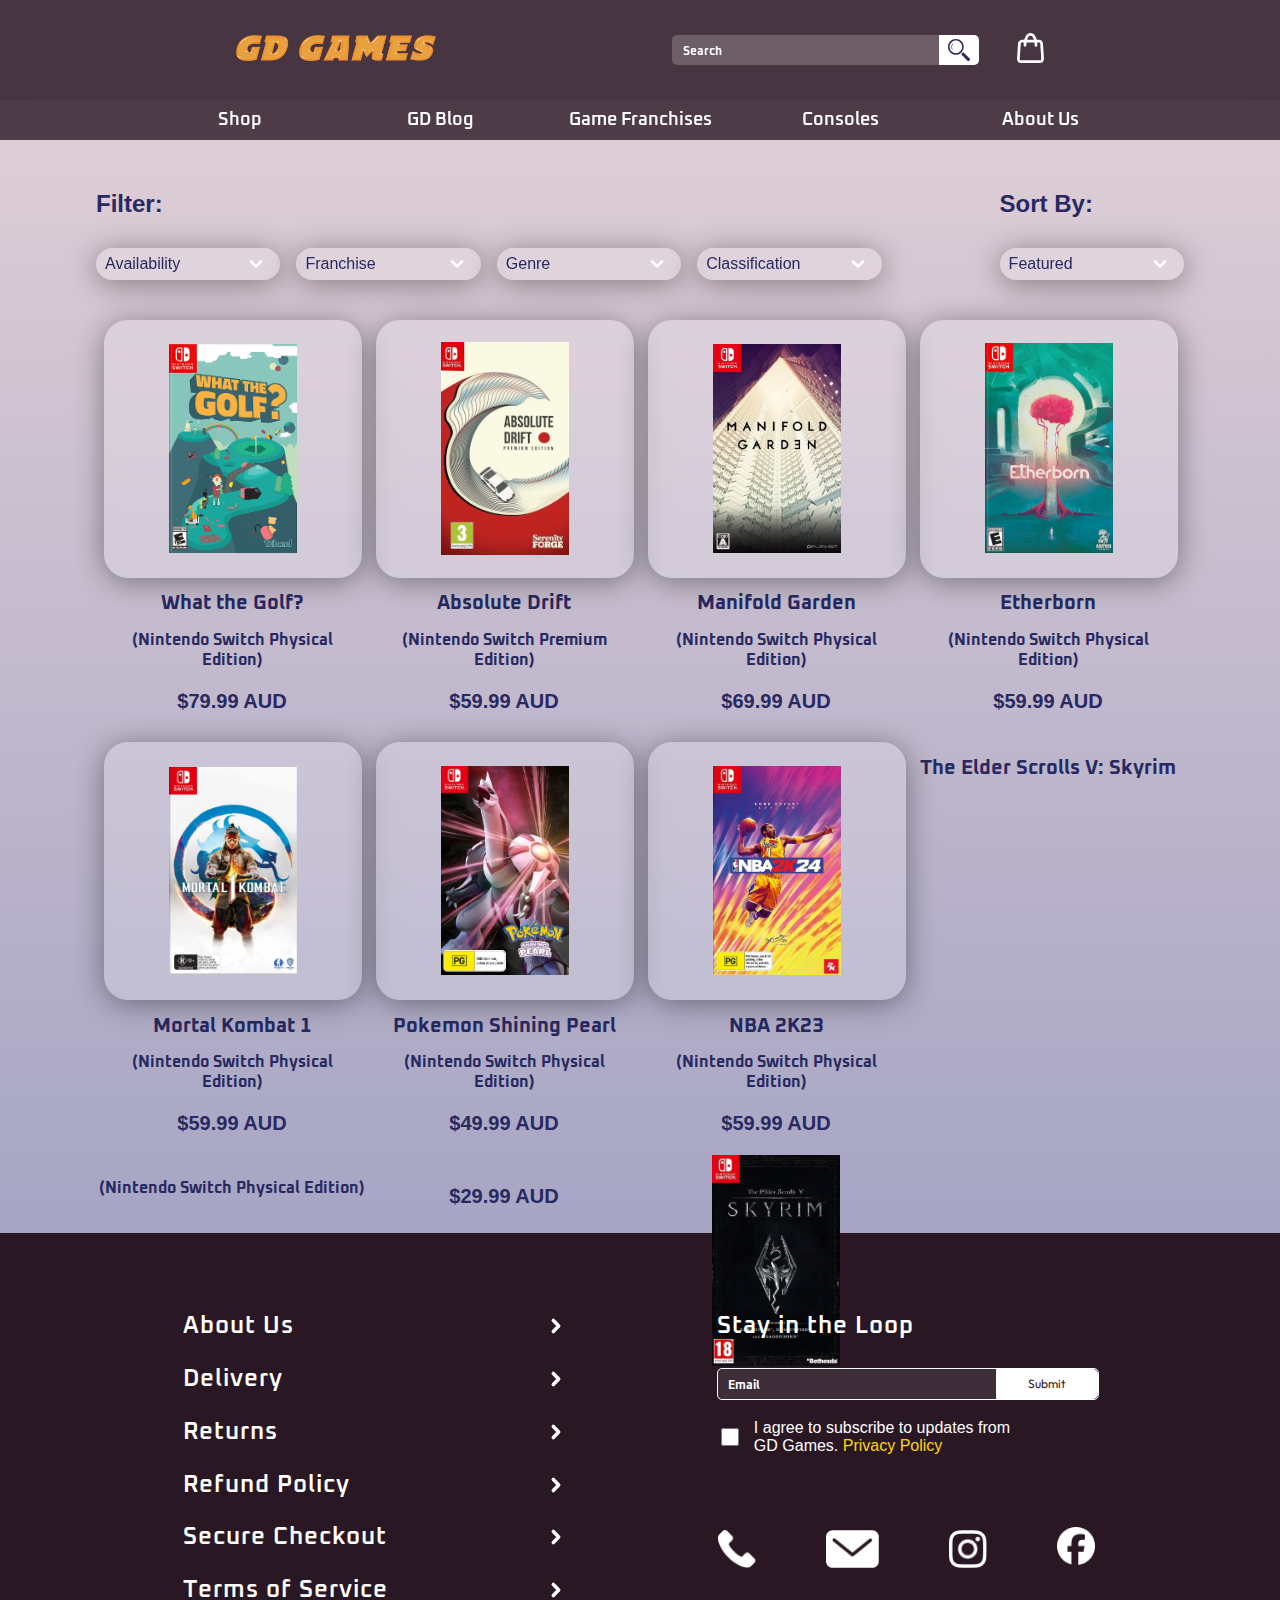
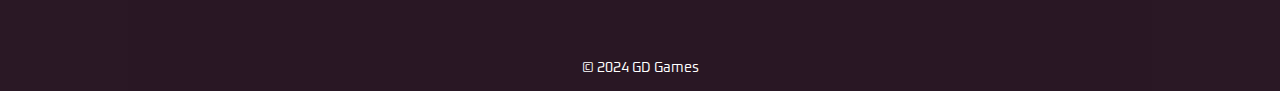
==== commit 9c8d29a3: "improved formatting of text" ====
--- a/browse.html
+++ b/browse.html
@@ -117,27 +117,31 @@
             </section>
 
             <section class="wide-center grid products">
-                <a href="product-one.html"><div>
-                    <div class="tile-bg clickable">
-                        <picture>
-                            <img src="../images/products/what-the-golf.png" class="image" width="50%" alt="cover of What the Golf?">
-                        </picture>
-                    </div>
-                    <h1 class="title clickable">What the Golf?</h1>
-                    <h2 class="subtitle clickable">(Nintendo Switch Physical Edition)</h2>
-                    <h3 class="price clickable">$79.99 AUD</h3>
-                </div></a>       
-            
-                <a href="product-two.html"><div>
-                    <div class="tile-bg clickable">
-                        <picture>
-                            <img src="../images/products/absolute-drift.png" class="image" width="50%" alt="cover of Absolute Drift">
-                        </picture>
-                    </div>
-                    <h1 class="title clickable">Absolute Drift</h1>
-                    <h2 class="subtitle clickable">(Nintendo Switch Premium Edition)</h2>
-                    <h3 class="price clickable">$59.99 AUD</h3>
-                </div></a>  
+                <a href="product-one.html">
+                    <div  class="clickable">
+                        <div class="tile-bg">
+                            <picture>
+                                <img src="../images/products/what-the-golf.png" class="image" width="50%" alt="cover of What the Golf?">
+                            </picture>
+                        </div>
+                        <h1 class="title">What the Golf?</h1>
+                        <h2 class="subtitle">(Nintendo Switch Physical Edition)</h2>
+                        <h3 class="price">$79.99 AUD</h3>
+                    </div>
+                </a>       
+            
+                <a href="product-two.html">
+                    <div class="clickable">
+                        <div class="tile-bg">
+                            <picture>
+                                <img src="../images/products/absolute-drift.png" class="image" width="50%" alt="cover of Absolute Drift">
+                            </picture>
+                        </div>
+                        <h1 class="title">Absolute Drift</h1>
+                        <h2 class="subtitle">(Nintendo Switch Premium Edition)</h2>
+                        <h3 class="price">$59.99 AUD</h3>
+                    </div>
+                </a>  
             
                 <div>
                     <div class="tile-bg">
--- a/css/frame.css
+++ b/css/frame.css
@@ -2,7 +2,6 @@
     --mobile-header-height: 80px;
     --desktop-header-height: 100px;
     --desktop-nav-height: 40px;
-
     --nav-num-elems: 5;
 }   
 
--- a/css/layout.css
+++ b/css/layout.css
@@ -92,15 +92,16 @@
         display: flex;
         flex-direction: row;
         align-items: center;
-        height: calc((100vh - var(--desktop-header-height) - var(--desktop-nav-height)));
-        justify-content: center;
+        height: calc((100vh - var(--desktop-header-height)));
+        justify-content: space-evenly;
     }
     .two-col > section{
         width: 40vw;
         margin-inline: 0;
     }
     .two-col img {
-        width: 40vw;
+        width: inherit;
+        max-width: 550px;
     }
 
     .two-col-slide{
@@ -135,6 +136,8 @@
     display: flex;
     overflow-x: hidden;
     gap: 30vw;
+    justify-content: center;
+    align-items: center;
 }
 .carousel > .product-card:first-child{
     margin-left: 15vw;
@@ -142,6 +145,11 @@
 
 .carousel > .product-card:last-child{
     margin-right: 15vw;
+}
+
+.carousel .product-card-text{
+    width: 70%;
+    margin: auto auto 10em auto;
 }
 
 .carousel-toggle{
@@ -189,7 +197,6 @@
     }
     .carousel .product-card{
         width: 25vw;
-        height: 25vw;
     }
     .product-card img {
         width: 10vw;
@@ -208,7 +215,7 @@
     .product-view{
         display: flex;
         flex-direction: row;
-
+        margin-bottom: 10em;
     }
     .product-view .tile-bg{
         height: 40vw;
@@ -219,6 +226,9 @@
     }
     .product-view > div:last-child{
         margin-inline: auto;
+        display: flex;
+        flex-direction: column;
+        justify-content: center;
     }
     .bold-button{
         width: 30vw;
@@ -503,15 +513,15 @@
         max-width: 1000px;
         height: 75em;
         margin-inline: auto;
+        padding-inline: 10em;
     }
     .cart-product img{
         width: 160px;
-        margin-left: 3vw;
     }
     .cart-product > div{
         display: flex;
         flex-direction: row;
-        width: 45vw;
+        width: 40vw;
         justify-content: space-between;
     }
     .cart-product h2{
@@ -563,11 +573,12 @@
     .cart-summary > div{
         justify-content: center;
         width: 30vw;
+        max-width: 450px; 
         gap: 17vw;
     }
     .cart-summary .bold-button{
         width: 30vw;
-        
+        max-width: 450px;
     }    
 }
 
--- a/css/utility.css
+++ b/css/utility.css
@@ -17,7 +17,7 @@
 
 .clickable:hover{
     transition: color 0.5s;
-    color: #FE6F47;
+    color: rgb(var(--hover-col));
 }
 
 @media (min-width:580px){
--- a/css/typography.css
+++ b/css/typography.css
@@ -59,6 +59,23 @@
     }
 }
 
+.med-section-heading {
+    font-family: "Press Start 2P", system-ui;
+    font-size: 4em;
+    font-weight: 400;
+    font-style: normal;
+}
+
+@media (min-width:580px) { 
+    .med-section-heading {
+        font-size: 5em;
+    }
+    .top-spacing{
+        margin-top: 5em;
+    }
+}
+
+
 .section-subheading {
     font-family: "Press Start 2P", system-ui;
     font-size: 3em;
@@ -169,6 +186,7 @@
     font-size: 5em;
     font-optical-sizing: auto;
     font-style: normal;
+    line-height: 2em;
 }
 
 @media (min-width:580px) { 
--- a/css/color.css
+++ b/css/color.css
@@ -4,6 +4,7 @@
     --frame-col: 42, 24, 37;
     --nav-slide: 215, 191, 199;
     --accent-col: 40, 41, 97;
+    --hover-col: 254, 111, 71;
 }
 
 #shop-pay{
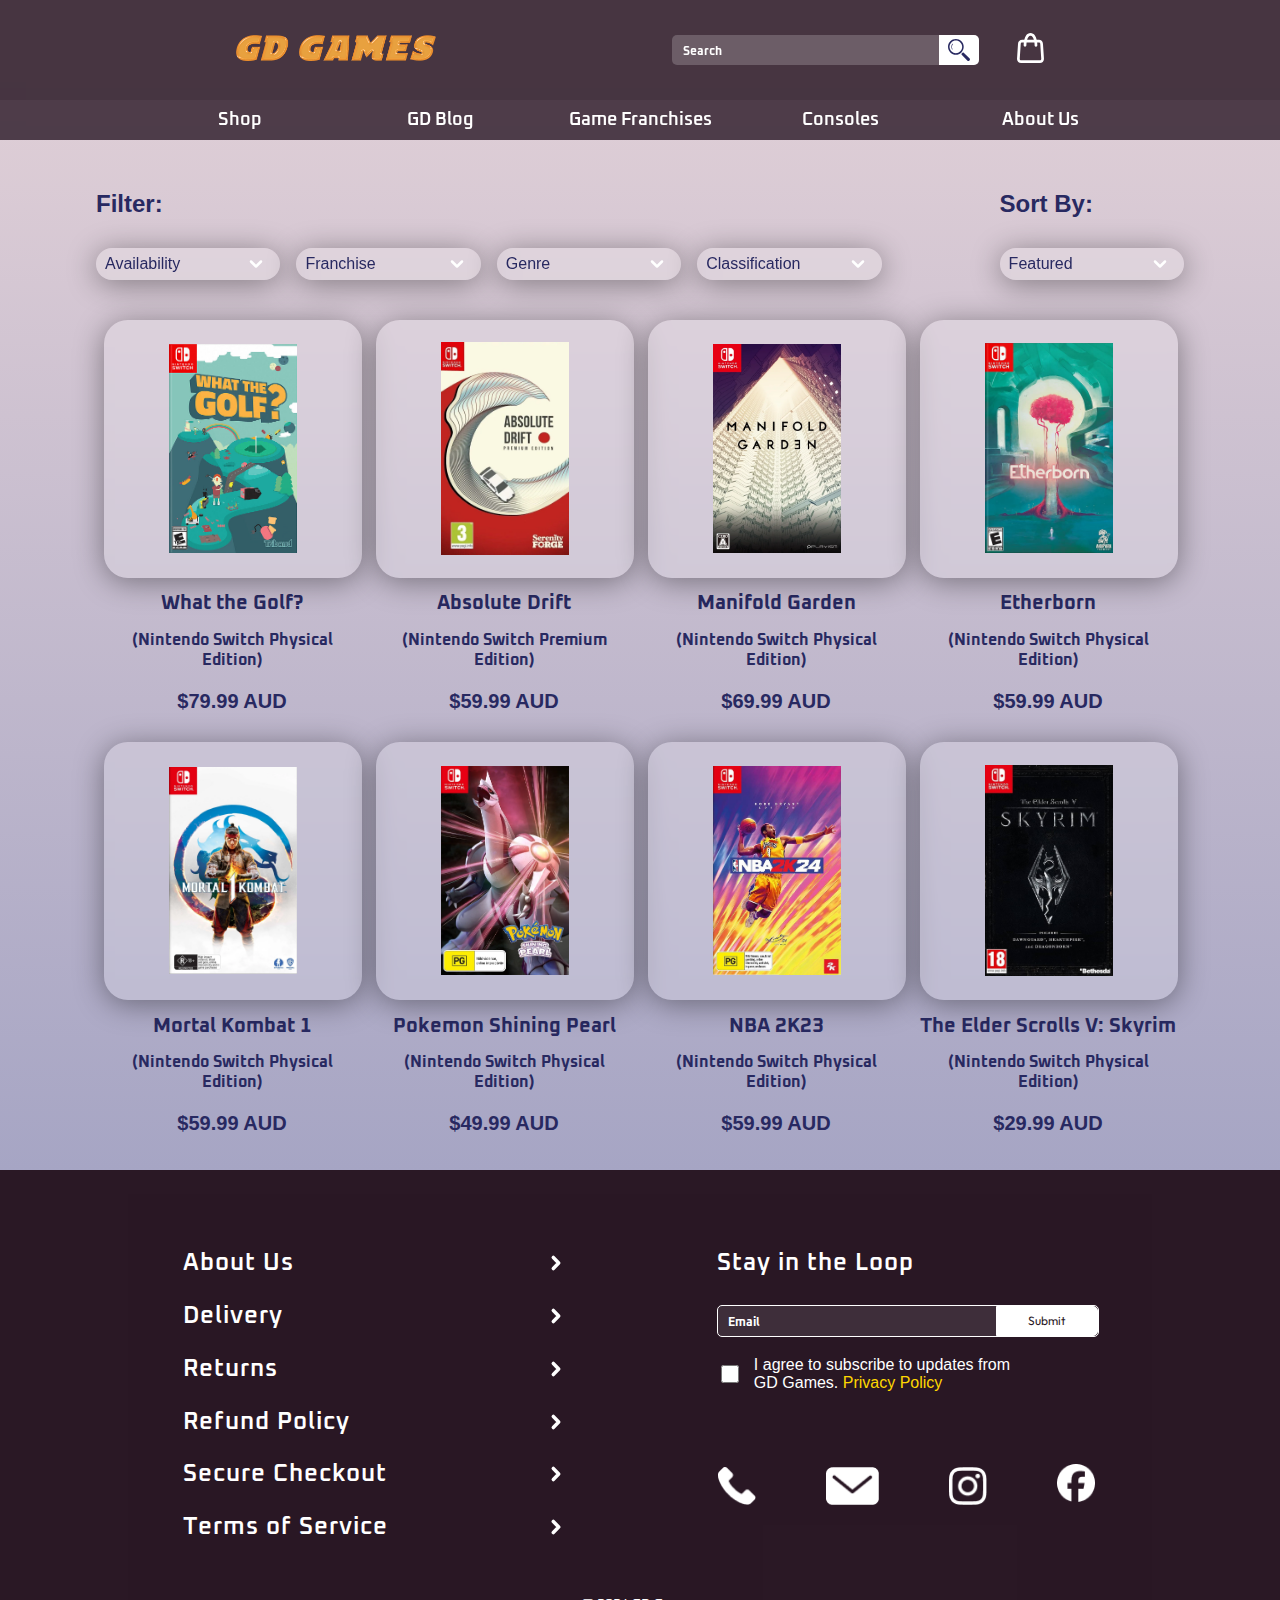
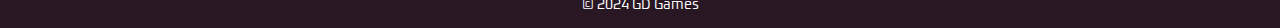
==== commit 8ee81e6d: "fixed brose page" ====
--- a/browse.html
+++ b/browse.html
@@ -196,6 +196,10 @@
                     <h1 class="title">NBA 2K23</h1>
                     <h2 class="subtitle">(Nintendo Switch Physical Edition)</h2>
                     <h3 class="price">$59.99 AUD</h3>
+                </div>
+
+                <div>
+                    <div class="tile-bg">
                         <picture>
                             <img src="../images/products/elder-scrolls.jpg" class="image" width="50%" alt="cover of Pokemon Shining Pearl">
                         </picture>
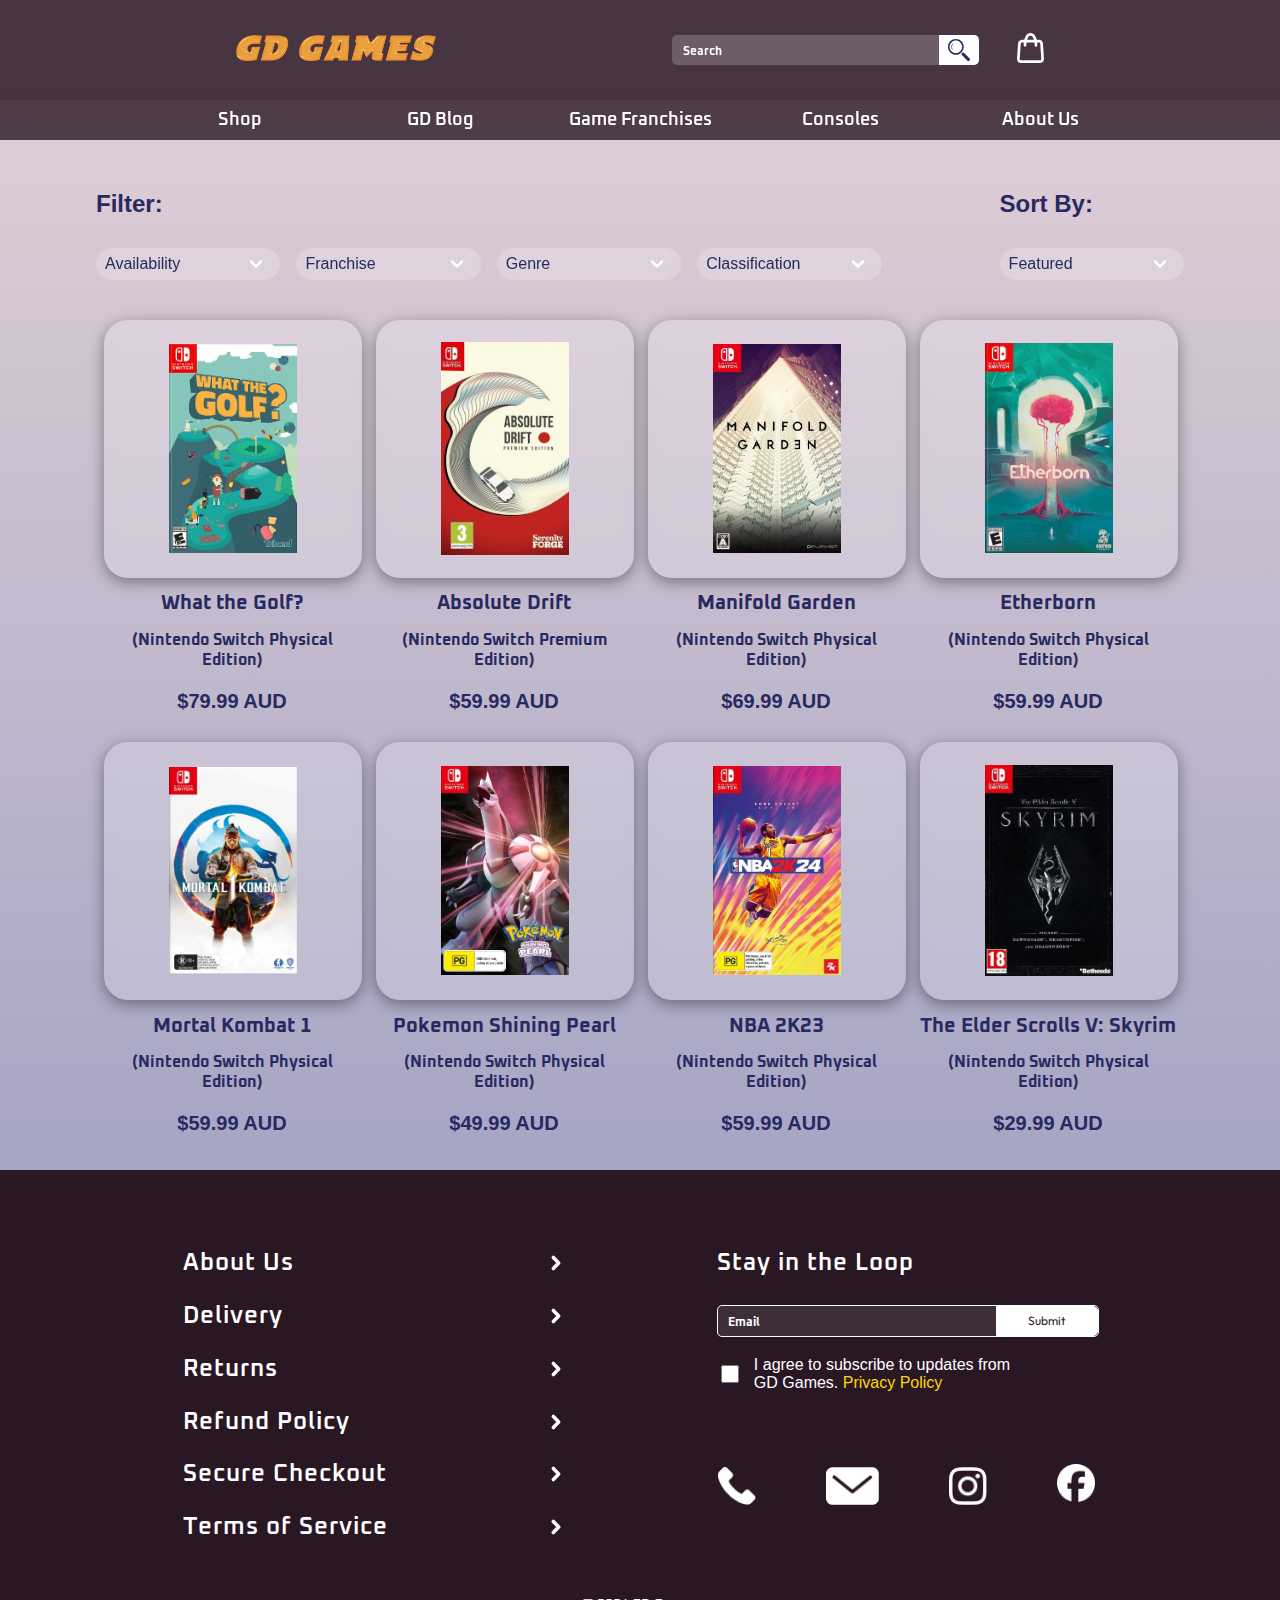
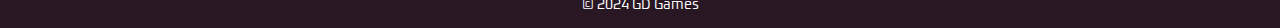
==== commit a0a676f5: "fixed drop shadows" ====
--- a/browse.html
+++ b/browse.html
@@ -32,7 +32,7 @@
                                 <source media="(min-width:580px)" srcset="icons/search-dark.svg">
                                 <img class="icon search clickable" src="icons/search-light.svg" alt="search icon"> 
                             </picture>
-                            <button class="oxanium-font" type="button">Go</button> 
+                            <button class="oxanium-font" type="button" onclick="search();">Go</button>
                         </div>
                     </div>                
                     <a href="cart.html"><img class="icon bag clickable" src="icons/shopping-bag.svg" alt="shopping cart icon"></a> 
@@ -119,7 +119,7 @@
             <section class="wide-center grid products">
                 <a href="product-one.html">
                     <div  class="clickable">
-                        <div class="tile-bg">
+                        <div class="tile-bg drop-shadow">
                             <picture>
                                 <img src="../images/products/what-the-golf.png" class="image" width="50%" alt="cover of What the Golf?">
                             </picture>
@@ -132,7 +132,7 @@
             
                 <a href="product-two.html">
                     <div class="clickable">
-                        <div class="tile-bg">
+                        <div class="tile-bg drop-shadow">
                             <picture>
                                 <img src="../images/products/absolute-drift.png" class="image" width="50%" alt="cover of Absolute Drift">
                             </picture>
@@ -144,7 +144,7 @@
                 </a>  
             
                 <div>
-                    <div class="tile-bg">
+                    <div class="tile-bg drop-shadow">
                         <picture>
                             <img src="../images/products/manifold-garden.png" class="image" width="50%" alt="cover of Manifold Garden">
                         </picture>
@@ -155,7 +155,7 @@
                 </div>  
 
                 <div>
-                    <div class="tile-bg">
+                    <div class="tile-bg drop-shadow">
                         <picture>
                             <img src="../images/products/etherborn.png" class="image" width="50%" alt="cover of Etherborn">
                         </picture>
@@ -166,7 +166,7 @@
                 </div>          
             
                 <div>
-                    <div class="tile-bg">
+                    <div class="tile-bg drop-shadow">
                         <picture>
                             <img src="../images/products/mortal-kombat.png" class="image" width="50%" alt="cover of Mortal Kombat 1">
                         </picture>
@@ -177,7 +177,7 @@
                 </div>  
             
                 <div>
-                    <div class="tile-bg">
+                    <div class="tile-bg drop-shadow">
                         <picture>
                             <img src="../images/products/pokemon-shining-pearl.png" class="image" width="50%" alt="cover of Pokemon Shining Pearl">
                         </picture>
@@ -188,7 +188,7 @@
                 </div>
                 
                 <div>
-                    <div class="tile-bg">
+                    <div class="tile-bg drop-shadow">
                         <picture>
                             <img src="../images/products/nba-2k.jpg" class="image" width="50%" alt="cover of Pokemon Shining Pearl">
                         </picture>
@@ -199,7 +199,7 @@
                 </div>
 
                 <div>
-                    <div class="tile-bg">
+                    <div class="tile-bg drop-shadow">
                         <picture>
                             <img src="../images/products/elder-scrolls.jpg" class="image" width="50%" alt="cover of Pokemon Shining Pearl">
                         </picture>
--- a/css/frame.css
+++ b/css/frame.css
@@ -88,6 +88,7 @@
     text-indent: 0.7em;
     outline-color: white;
     outline-style: solid;
+    color: white;
 
     height: 30px;
     outline-width: 1px;
--- a/css/layout.css
+++ b/css/layout.css
@@ -136,8 +136,6 @@
     display: flex;
     overflow-x: hidden;
     gap: 30vw;
-    justify-content: center;
-    align-items: center;
 }
 .carousel > .product-card:first-child{
     margin-left: 15vw;
@@ -145,6 +143,13 @@
 
 .carousel > .product-card:last-child{
     margin-right: 15vw;
+}
+
+.carousel > .product-card{
+    display: flex;
+    flex-direction: column;
+    align-items: center;
+    justify-content: center;
 }
 
 .carousel .product-card-text{
@@ -246,16 +251,19 @@
 .tile-bg{
     background: rgba(255, 255, 255, 0.2);
     border-radius: 24px;
-    box-shadow: 0 4px 30px rgba(0, 0, 0, 0.4);
     backdrop-filter: blur(5px);
     -webkit-backdrop-filter: blur(5px);
     border: 1px solid rgba(255, 255, 255, 0);
 }
 
+.drop-shadow {
+    box-shadow: 0 4px 15px rgba(0, 0, 0, 0.4);
+}
+
 .white-tile-bg{
     background: rgba(255, 255, 255, 0.2);
     border-radius: 24px;
-    box-shadow: 0 4px 30px rgba(0, 0, 0, 0.4);
+    /*box-shadow: 0 4px 15px rgba(0, 0, 0, 0.4);*/
     backdrop-filter: blur(5px);
     -webkit-backdrop-filter: blur(5px);
     border: solid 2px white;
@@ -264,7 +272,7 @@
 .white-tile-bg-mobile{
     background: rgba(255, 255, 255, 0.2);
     border-radius: 24px;
-    box-shadow: 0 4px 30px rgba(0, 0, 0, 0.4);
+    /*box-shadow: 0 4px 15px rgba(0, 0, 0, 0.4);*/
     backdrop-filter: blur(5px);
     -webkit-backdrop-filter: blur(5px);
     border: solid 2px white;
@@ -275,7 +283,7 @@
     .tile-bg-desktop{
         background: rgba(255, 255, 255, 0.2);
         border-radius: 24px;
-        box-shadow: 0 4px 30px rgba(0, 0, 0, 0.4);
+        /*box-shadow: 0 4px 30px rgba(0, 0, 0, 0.4);*/
         backdrop-filter: blur(5px);
         -webkit-backdrop-filter: blur(5px);
         border: 1px solid rgba(255, 255, 255, 0);
@@ -777,4 +785,15 @@
     height: 100%;
     width: 100%;
     pointer-events: none;
-}+}
+
+
+@media (min-width: 580px){
+    .description > div{
+        padding: 4em;
+    }
+}
+
+.product-quantity p{
+    margin-inline: 0.5em; 
+}
--- a/css/typography.css
+++ b/css/typography.css
@@ -207,6 +207,7 @@
     font-size: 4em;
     font-optical-sizing: auto;
     font-style: normal;
+    font-weight: bold;
 }
 
 @media (min-width:580px) { 
--- a/css/color.css
+++ b/css/color.css
@@ -4,7 +4,7 @@
     --frame-col: 42, 24, 37;
     --nav-slide: 215, 191, 199;
     --accent-col: 40, 41, 97;
-    --hover-col: 254, 111, 71;
+    --hover-col: 232, 140, 13;
 }
 
 #shop-pay{
